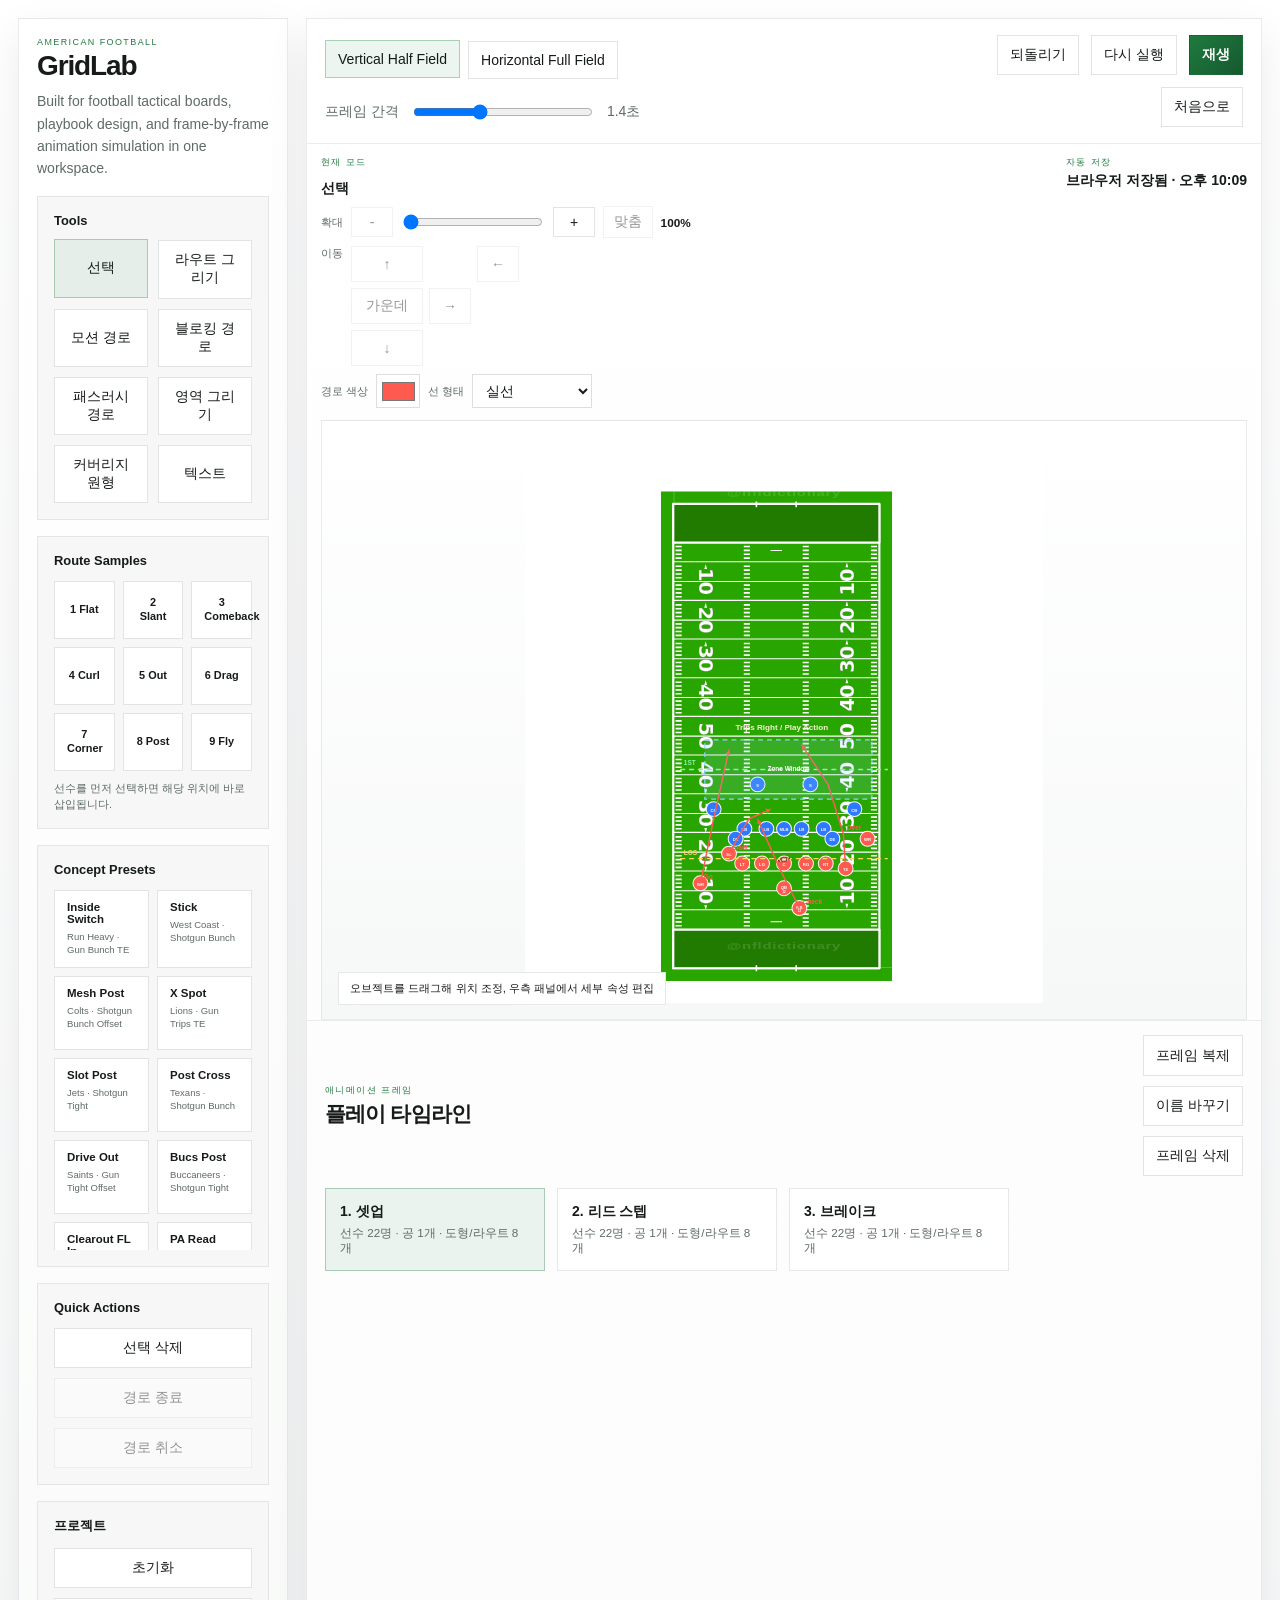
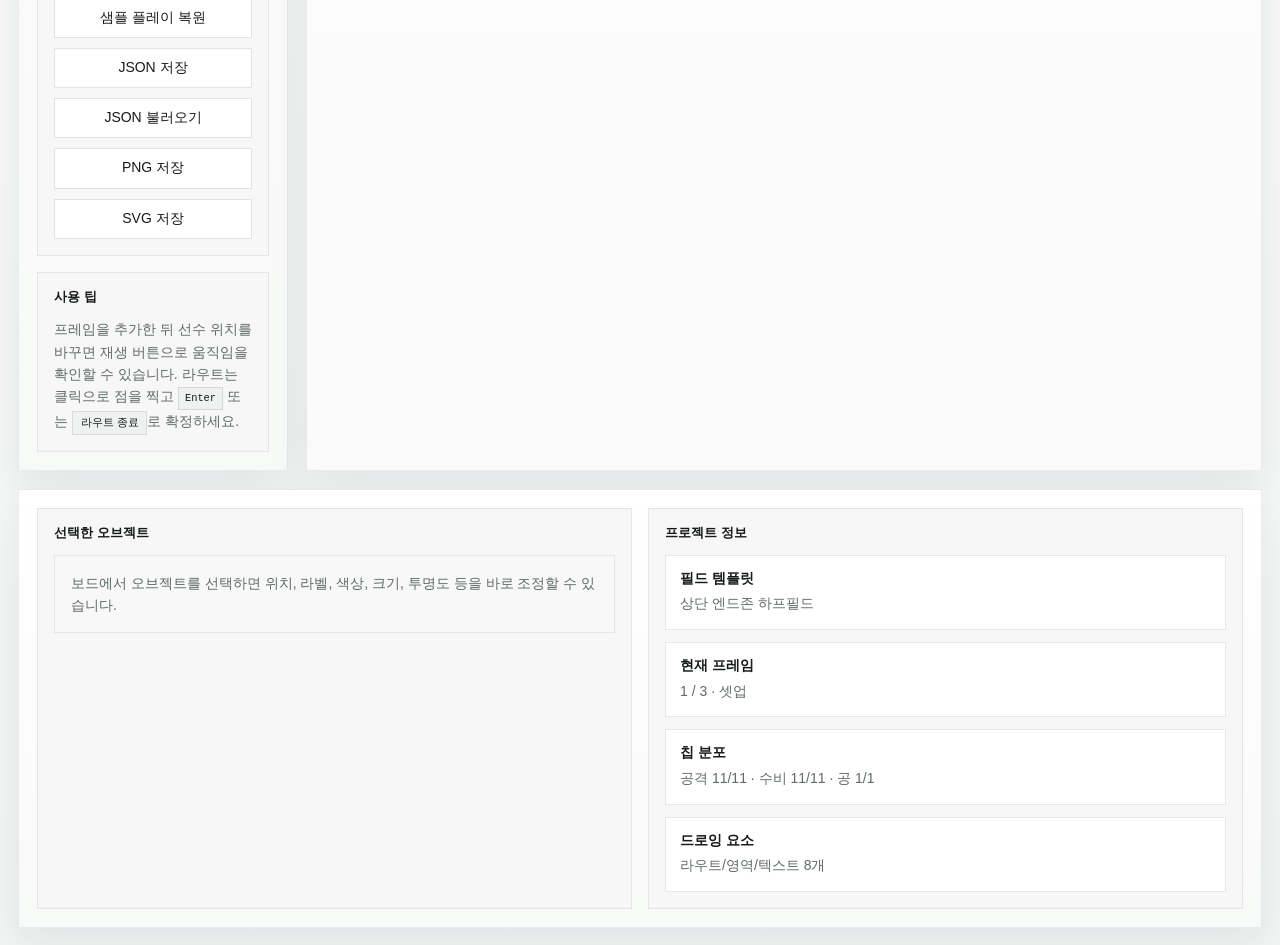
==== index.html @ 0b3f2227 "Replace pipeline project with frontend board app" ====
<!DOCTYPE html>
<html lang="ko">
  <head>
    <meta charset="UTF-8" />
    <meta name="viewport" content="width=device-width, initial-scale=1.0" />
    <title>GridLab Football Board</title>
    <link rel="stylesheet" href="styles.css" />
  </head>
  <body>
    <div class="app-shell">
      <aside class="tool-panel">
        <div class="panel-brand">
          <p class="eyebrow">American Football</p>
          <h1>GridLab</h1>
          <p class="brand-copy">
            Built for football tactical boards, playbook design, and frame-by-frame
            animation simulation in one workspace.
          </p>
        </div>

        <section class="panel-block">
          <h2>Tools</h2>
          <div class="tool-grid">
            <button class="tool-button is-active" data-tool="select">선택</button>
            <button class="tool-button" data-tool="path">라우트 그리기</button>
            <button class="tool-button" data-tool="motion">모션 경로</button>
            <button class="tool-button" data-tool="block">블로킹 경로</button>
            <button class="tool-button" data-tool="rush">패스러시 경로</button>
            <button class="tool-button" data-tool="zone">영역 그리기</button>
            <button class="tool-button" data-tool="coverage">커버리지 원형</button>
            <button class="tool-button" data-tool="text">텍스트</button>
          </div>
        </section>

        <section class="panel-block">
          <h2>Route Samples</h2>
          <div class="route-preset-grid">
            <button class="secondary-button route-preset-button" data-route-preset="flat">1 Flat</button>
            <button class="secondary-button route-preset-button" data-route-preset="slant">2 Slant</button>
            <button class="secondary-button route-preset-button" data-route-preset="comeback">3 Comeback</button>
            <button class="secondary-button route-preset-button" data-route-preset="curl">4 Curl</button>
            <button class="secondary-button route-preset-button" data-route-preset="out">5 Out</button>
            <button class="secondary-button route-preset-button" data-route-preset="drag">6 Drag</button>
            <button class="secondary-button route-preset-button" data-route-preset="corner">7 Corner</button>
            <button class="secondary-button route-preset-button" data-route-preset="post">8 Post</button>
            <button class="secondary-button route-preset-button" data-route-preset="fly">9 Fly</button>
          </div>
          <p class="panel-inline-note">선수를 먼저 선택하면 해당 위치에 바로 삽입됩니다.</p>
        </section>

        <section class="panel-block">
          <h2>Concept Presets</h2>
          <div id="conceptPresetGrid" class="concept-preset-grid"></div>
        </section>

        <section class="panel-block">
          <h2>Quick Actions</h2>
          <div class="stack-buttons">
            <button id="deleteSelectionBtn" class="secondary-button">
              선택 삭제
            </button>
            <button id="finishPathBtn" class="secondary-button">
              경로 종료
            </button>
            <button id="cancelPathBtn" class="secondary-button">
              경로 취소
            </button>
          </div>
        </section>

        <section class="panel-block">
          <h2>프로젝트</h2>
          <div class="stack-buttons">
            <button id="resetProjectBtn" class="secondary-button">초기화</button>
            <button id="loadDemoBtn" class="secondary-button">샘플 플레이 복원</button>
            <button id="exportJsonBtn" class="secondary-button">JSON 저장</button>
            <button id="importJsonBtn" class="secondary-button">JSON 불러오기</button>
            <button id="exportPngBtn" class="secondary-button">PNG 저장</button>
            <button id="exportSvgBtn" class="secondary-button">SVG 저장</button>
          </div>
          <input id="importInput" type="file" accept=".json,application/json" hidden />
        </section>

        <section class="panel-block panel-note">
          <h2>사용 팁</h2>
          <p>
            프레임을 추가한 뒤 선수 위치를 바꾸면 재생 버튼으로 움직임을
            확인할 수 있습니다. 라우트는 클릭으로 점을 찍고 <kbd>Enter</kbd> 또는
            <span class="inline-chip">라우트 종료</span>로 확정하세요.
          </p>
        </section>
      </aside>

      <main class="workspace">
        <header class="workspace-bar">
          <div class="workspace-bar__group">
            <div class="segmented">
              <button class="segment is-active" data-view="half">Vertical Half Field</button>
              <button class="segment" data-view="full">Horizontal Full Field</button>
            </div>

            <div class="timeline-speed">
              <label for="frameDurationRange">프레임 간격</label>
              <input
                id="frameDurationRange"
                type="range"
                min="500"
                max="3000"
                step="100"
                value="1400"
              />
              <span id="frameDurationValue">1.4초</span>
            </div>
          </div>

          <div class="workspace-bar__group workspace-bar__actions">
            <button id="undoBtn" class="ghost-button">되돌리기</button>
            <button id="redoBtn" class="ghost-button">다시 실행</button>
            <button id="playBtn" class="primary-button">재생</button>
            <button id="resetPlaybackBtn" class="ghost-button">처음으로</button>
          </div>
        </header>

        <section class="board-wrapper">
          <div class="board-meta">
            <div class="board-meta__primary">
              <p class="meta-label">현재 모드</p>
              <strong id="modeLabel">선택</strong>
              <div class="zoom-controls">
                <span class="zoom-controls__label">확대</span>
                <button id="zoomOutBtn" class="ghost-button zoom-button" type="button">-</button>
                <input
                  id="zoomRange"
                  class="zoom-range"
                  type="range"
                  min="100"
                  max="300"
                  step="10"
                  value="100"
                />
                <button id="zoomInBtn" class="ghost-button zoom-button" type="button">+</button>
                <button id="zoomResetBtn" class="ghost-button zoom-reset" type="button">맞춤</button>
                <strong id="zoomValue" class="zoom-value">100%</strong>
              </div>
              <div class="pan-controls">
                <span class="zoom-controls__label">이동</span>
                <div class="pan-pad">
                  <button id="panUpBtn" class="ghost-button pan-button" type="button">↑</button>
                  <span class="pan-pad__spacer" aria-hidden="true"></span>
                  <button id="panLeftBtn" class="ghost-button pan-button" type="button">←</button>
                  <button id="panCenterBtn" class="ghost-button pan-button pan-button--center" type="button">가운데</button>
                  <button id="panRightBtn" class="ghost-button pan-button" type="button">→</button>
                  <span class="pan-pad__spacer" aria-hidden="true"></span>
                  <button id="panDownBtn" class="ghost-button pan-button" type="button">↓</button>
                </div>
              </div>
              <div id="routeStyleControls" class="route-style-controls">
                <span class="zoom-controls__label">경로 색상</span>
                <input id="routeColorInput" class="route-color-input" type="color" value="#ff5a4f" />
                <span class="zoom-controls__label">선 형태</span>
                <select id="routeLineStyleSelect" class="route-style-select">
                  <option value="solid">실선</option>
                  <option value="dashed">점선</option>
                  <option value="motion">모션 점선</option>
                </select>
              </div>
            </div>
            <div>
              <p class="meta-label">자동 저장</p>
              <strong id="saveStateLabel">브라우저에 저장됨</strong>
            </div>
          </div>

          <div class="board-stage">
            <svg
              id="board"
              xmlns="http://www.w3.org/2000/svg"
              role="img"
              aria-label="American football tactical board"
            ></svg>
            <div id="boardHint" class="board-hint"></div>
          </div>
        </section>

        <section class="timeline-panel">
          <div class="timeline-header">
            <div>
              <p class="meta-label">애니메이션 프레임</p>
              <h2>플레이 타임라인</h2>
            </div>
            <div class="timeline-actions">
              <button id="addFrameBtn" class="ghost-button">프레임 복제</button>
              <button id="renameFrameBtn" class="ghost-button">이름 바꾸기</button>
              <button id="removeFrameBtn" class="ghost-button">프레임 삭제</button>
            </div>
          </div>
          <div id="frameStrip" class="frame-strip"></div>
        </section>
      </main>

      <aside class="inspector-panel">
        <div class="panel-block">
          <h2>선택한 오브젝트</h2>
          <div id="inspectorContent" class="inspector-content"></div>
        </div>

        <div class="panel-block">
          <h2>프로젝트 정보</h2>
          <div id="projectSummary" class="project-summary"></div>
        </div>
      </aside>
    </div>

    <script src="app.js"></script>
  </body>
</html>
---- styles.css ----
:root {
  --bg: #ffffff;
  --bg-deep: #f3f5f4;
  --panel: #ffffff;
  --panel-strong: #fbfcfb;
  --panel-soft: #f6f7f6;
  --field: #4ba943;
  --field-dark: #3f9339;
  --line: rgba(17, 24, 39, 0.9);
  --offense: #ff5a4f;
  --defense: #2e79ff;
  --neutral: #f4d35e;
  --accent: #1f7a3f;
  --accent-strong: #16592e;
  --text: #161b19;
  --muted: #5f6b65;
  --shadow: 0 16px 40px rgba(16, 24, 40, 0.08);
  --radius: 0px;
  --radius-small: 0px;
  --font-ui: "Space Grotesk", "IBM Plex Sans KR", "Pretendard", sans-serif;
}

* {
  box-sizing: border-box;
}

html,
body {
  margin: 0;
  min-height: 100%;
  font-size: 14px;
  background:
    linear-gradient(180deg, #ffffff 0%, var(--bg-deep) 100%);
  color: var(--text);
  font-family: var(--font-ui);
}

button,
input,
select,
textarea {
  font: inherit;
}

button {
  cursor: pointer;
  border: 0;
}

kbd {
  display: inline-flex;
  align-items: center;
  justify-content: center;
  min-width: 1.8rem;
  padding: 0.15rem 0.45rem;
  border-radius: 0;
  background: #eef1ef;
  font-size: 0.74rem;
  color: var(--text);
  border: 1px solid rgba(17, 24, 39, 0.12);
}

.app-shell {
  display: grid;
  grid-template-columns: 300px minmax(0, 1fr) 320px;
  gap: 18px;
  min-height: 100vh;
  padding: 18px;
}

.tool-panel,
.inspector-panel,
.workspace {
  border-radius: var(--radius);
  box-shadow: var(--shadow);
}

.tool-panel,
.inspector-panel {
  display: flex;
  flex-direction: column;
  gap: 16px;
  padding: 18px;
  background: linear-gradient(180deg, #ffffff, #f8faf8);
  border: 1px solid rgba(17, 24, 39, 0.08);
}

.workspace {
  display: flex;
  flex-direction: column;
  min-height: 0;
  background: linear-gradient(180deg, #ffffff, #fafbfa);
  border: 1px solid rgba(17, 24, 39, 0.08);
  overflow: hidden;
}

.panel-brand h1,
.timeline-header h2 {
  margin: 0;
  letter-spacing: -0.04em;
}

.panel-brand h1 {
  font-size: 2rem;
}

.eyebrow,
.meta-label {
  margin: 0 0 0.2rem;
  color: var(--accent);
  text-transform: uppercase;
  letter-spacing: 0.16em;
  font-size: 0.64rem;
}

.brand-copy,
.panel-note p {
  margin: 0.6rem 0 0;
  color: var(--muted);
  line-height: 1.6;
}

.panel-block {
  padding: 16px;
  border-radius: 0;
  background: var(--panel-soft);
  border: 1px solid rgba(17, 24, 39, 0.08);
}

.panel-block h2 {
  margin: 0 0 0.9rem;
  font-size: 0.92rem;
}

.tool-grid {
  display: grid;
  grid-template-columns: repeat(2, minmax(0, 1fr));
  gap: 10px;
}

.route-preset-grid {
  display: grid;
  grid-template-columns: repeat(3, minmax(0, 1fr));
  gap: 8px;
}

.route-preset-button {
  min-height: 58px;
  font-size: 0.78rem;
  font-weight: 600;
  line-height: 1.2;
  padding: 0.68rem 0.55rem;
}

.panel-inline-note {
  margin: 10px 0 0;
  color: var(--muted);
  font-size: 0.76rem;
  line-height: 1.5;
}

.concept-preset-grid {
  display: grid;
  grid-template-columns: repeat(2, minmax(0, 1fr));
  gap: 8px;
  max-height: 360px;
  overflow: auto;
}

.concept-preset-button {
  display: grid;
  gap: 6px;
  align-content: start;
  min-height: 74px;
  padding: 0.72rem 0.75rem;
  text-align: left;
}

.concept-preset-button strong {
  font-size: 0.82rem;
}

.concept-preset-button small {
  color: var(--muted);
  font-size: 0.68rem;
  line-height: 1.35;
}

.stack-buttons,
.timeline-actions {
  display: grid;
  gap: 10px;
}

.tool-button,
.secondary-button,
.ghost-button,
.primary-button,
.segment {
  padding: 0.72rem 0.86rem;
  border-radius: 0;
  transition:
    transform 180ms ease,
    background 180ms ease,
    color 180ms ease,
    border-color 180ms ease;
}

.tool-button,
.secondary-button,
.ghost-button,
.segment {
  background: #ffffff;
  color: var(--text);
  border: 1px solid rgba(17, 24, 39, 0.12);
}

.tool-button:hover,
.secondary-button:hover,
.ghost-button:hover,
.segment:hover,
.tool-button.is-active,
.segment.is-active {
  transform: translateY(-1px);
  background: rgba(31, 122, 63, 0.08);
  border-color: rgba(31, 122, 63, 0.32);
}

.primary-button {
  background: linear-gradient(135deg, var(--accent), var(--accent-strong));
  color: #ffffff;
  font-weight: 700;
  border: 1px solid rgba(22, 89, 46, 0.26);
}

.primary-button:hover {
  transform: translateY(-1px);
}

button:disabled {
  opacity: 0.45;
  cursor: not-allowed;
  transform: none !important;
}

.inline-chip {
  display: inline-flex;
  align-items: center;
  padding: 0.18rem 0.55rem;
  border-radius: 0;
  background: #eef1ef;
  font-size: 0.78rem;
  color: var(--text);
  border: 1px solid rgba(17, 24, 39, 0.1);
}

.workspace-bar {
  display: flex;
  justify-content: space-between;
  gap: 16px;
  padding: 16px 18px;
  border-bottom: 1px solid rgba(17, 24, 39, 0.08);
  background: #ffffff;
}

.workspace-bar__group {
  display: flex;
  flex-wrap: wrap;
  align-items: center;
  gap: 12px;
}

.workspace-bar__actions {
  justify-content: flex-end;
}

.segmented {
  display: inline-flex;
  gap: 8px;
}

.timeline-speed {
  display: flex;
  align-items: center;
  gap: 12px;
  color: var(--muted);
}

.timeline-speed input[type="range"] {
  width: 180px;
}

.board-wrapper {
  display: flex;
  flex-direction: column;
  gap: 12px;
  min-height: 0;
  padding: 12px 14px 0;
}

.board-meta {
  display: flex;
  justify-content: space-between;
  gap: 12px;
}

.board-meta__primary {
  display: grid;
  gap: 8px;
}

.zoom-controls {
  display: flex;
  align-items: center;
  flex-wrap: wrap;
  gap: 8px;
}

.route-style-controls {
  display: flex;
  align-items: center;
  flex-wrap: wrap;
  gap: 8px;
}

.pan-controls {
  display: flex;
  align-items: flex-start;
  flex-wrap: wrap;
  gap: 8px;
}

.pan-pad {
  display: grid;
  grid-template-columns: repeat(3, minmax(0, auto));
  gap: 6px;
  align-items: center;
}

.pan-pad__spacer {
  width: 42px;
  height: 36px;
}

.zoom-controls__label {
  color: var(--muted);
  font-size: 0.82rem;
}

.zoom-button,
.zoom-reset {
  min-width: 42px;
  padding: 0.44rem 0.7rem;
}

.zoom-range {
  width: 140px;
}

.zoom-value {
  min-width: 48px;
  font-size: 0.84rem;
}

.route-color-input {
  width: 44px;
  min-width: 44px;
  height: 34px;
  padding: 0.18rem;
  border: 1px solid rgba(17, 24, 39, 0.14);
  background: #ffffff;
}

.route-style-select {
  min-width: 120px;
  padding: 0.5rem 0.62rem;
  border: 1px solid rgba(17, 24, 39, 0.14);
  background: #ffffff;
  color: var(--text);
}

.pan-button {
  min-width: 42px;
  min-height: 36px;
  padding: 0.42rem 0.6rem;
}

.pan-button--center {
  min-width: 72px;
}

.board-stage {
  position: relative;
  min-height: 0;
  height: clamp(560px, calc(100vh - 300px), 980px);
  padding: 16px;
  overflow: hidden;
  border-radius: 0;
  background: linear-gradient(180deg, #ffffff, #f6f8f7);
  border: 1px solid rgba(17, 24, 39, 0.08);
  display: flex;
  align-items: center;
  justify-content: center;
}

#board {
  width: 100%;
  height: 100%;
  max-width: 100%;
  max-height: 100%;
  display: block;
  flex: 1 1 auto;
  margin: 0 auto;
}

.board-hint {
  position: absolute;
  left: 16px;
  bottom: 14px;
  width: fit-content;
  padding: 0.6rem 0.8rem;
  border-radius: 0;
  background: rgba(255, 255, 255, 0.96);
  color: var(--text);
  font-size: 0.82rem;
  backdrop-filter: blur(10px);
  border: 1px solid rgba(17, 24, 39, 0.1);
}

.timeline-panel {
  display: flex;
  flex-direction: column;
  gap: 12px;
  padding: 14px 18px 18px;
  border-top: 1px solid rgba(17, 24, 39, 0.08);
}

.timeline-header {
  display: flex;
  justify-content: space-between;
  gap: 12px;
  align-items: center;
}

.frame-strip {
  display: grid;
  grid-auto-flow: column;
  grid-auto-columns: minmax(180px, 220px);
  gap: 12px;
  overflow-x: auto;
  padding-bottom: 4px;
}

.frame-card {
  padding: 14px;
  border-radius: 0;
  background: #ffffff;
  border: 1px solid rgba(17, 24, 39, 0.1);
  color: var(--text);
  text-align: left;
}

.frame-card.is-active {
  background: rgba(31, 122, 63, 0.08);
  border-color: rgba(31, 122, 63, 0.32);
}

.frame-card small {
  display: block;
  margin-top: 0.4rem;
  color: var(--muted);
}

.inspector-content,
.project-summary {
  display: grid;
  gap: 12px;
}

.field-row {
  display: grid;
  gap: 6px;
}

.field-row label {
  color: var(--muted);
  font-size: 0.82rem;
}

.field-row input,
.field-row select,
.field-row textarea {
  width: 100%;
  padding: 0.62rem 0.75rem;
  border-radius: 0;
  border: 1px solid rgba(17, 24, 39, 0.14);
  background: #ffffff;
  color: var(--text);
}

.field-row textarea {
  min-height: 96px;
  resize: vertical;
}

.summary-card {
  padding: 14px;
  border-radius: 0;
  background: #ffffff;
  border: 1px solid rgba(17, 24, 39, 0.1);
}

.summary-card strong {
  display: block;
  margin-bottom: 0.4rem;
}

.summary-card p {
  margin: 0;
  color: var(--muted);
  line-height: 1.55;
}

.empty-state {
  padding: 16px;
  border-radius: 0;
  background: #f7f8f7;
  color: var(--muted);
  line-height: 1.6;
  border: 1px solid rgba(17, 24, 39, 0.08);
}

@media (max-width: 1280px) {
  .app-shell {
    grid-template-columns: 270px minmax(0, 1fr);
  }

  .inspector-panel {
    grid-column: 1 / -1;
    display: grid;
    grid-template-columns: repeat(2, minmax(0, 1fr));
  }
}

@media (max-width: 980px) {
  .app-shell {
    grid-template-columns: 1fr;
  }

  .workspace-bar,
  .timeline-header,
  .board-meta {
    flex-direction: column;
    align-items: stretch;
  }

  .inspector-panel {
    grid-template-columns: 1fr;
  }

  .board-stage {
    height: auto;
    max-height: none;
  }
}
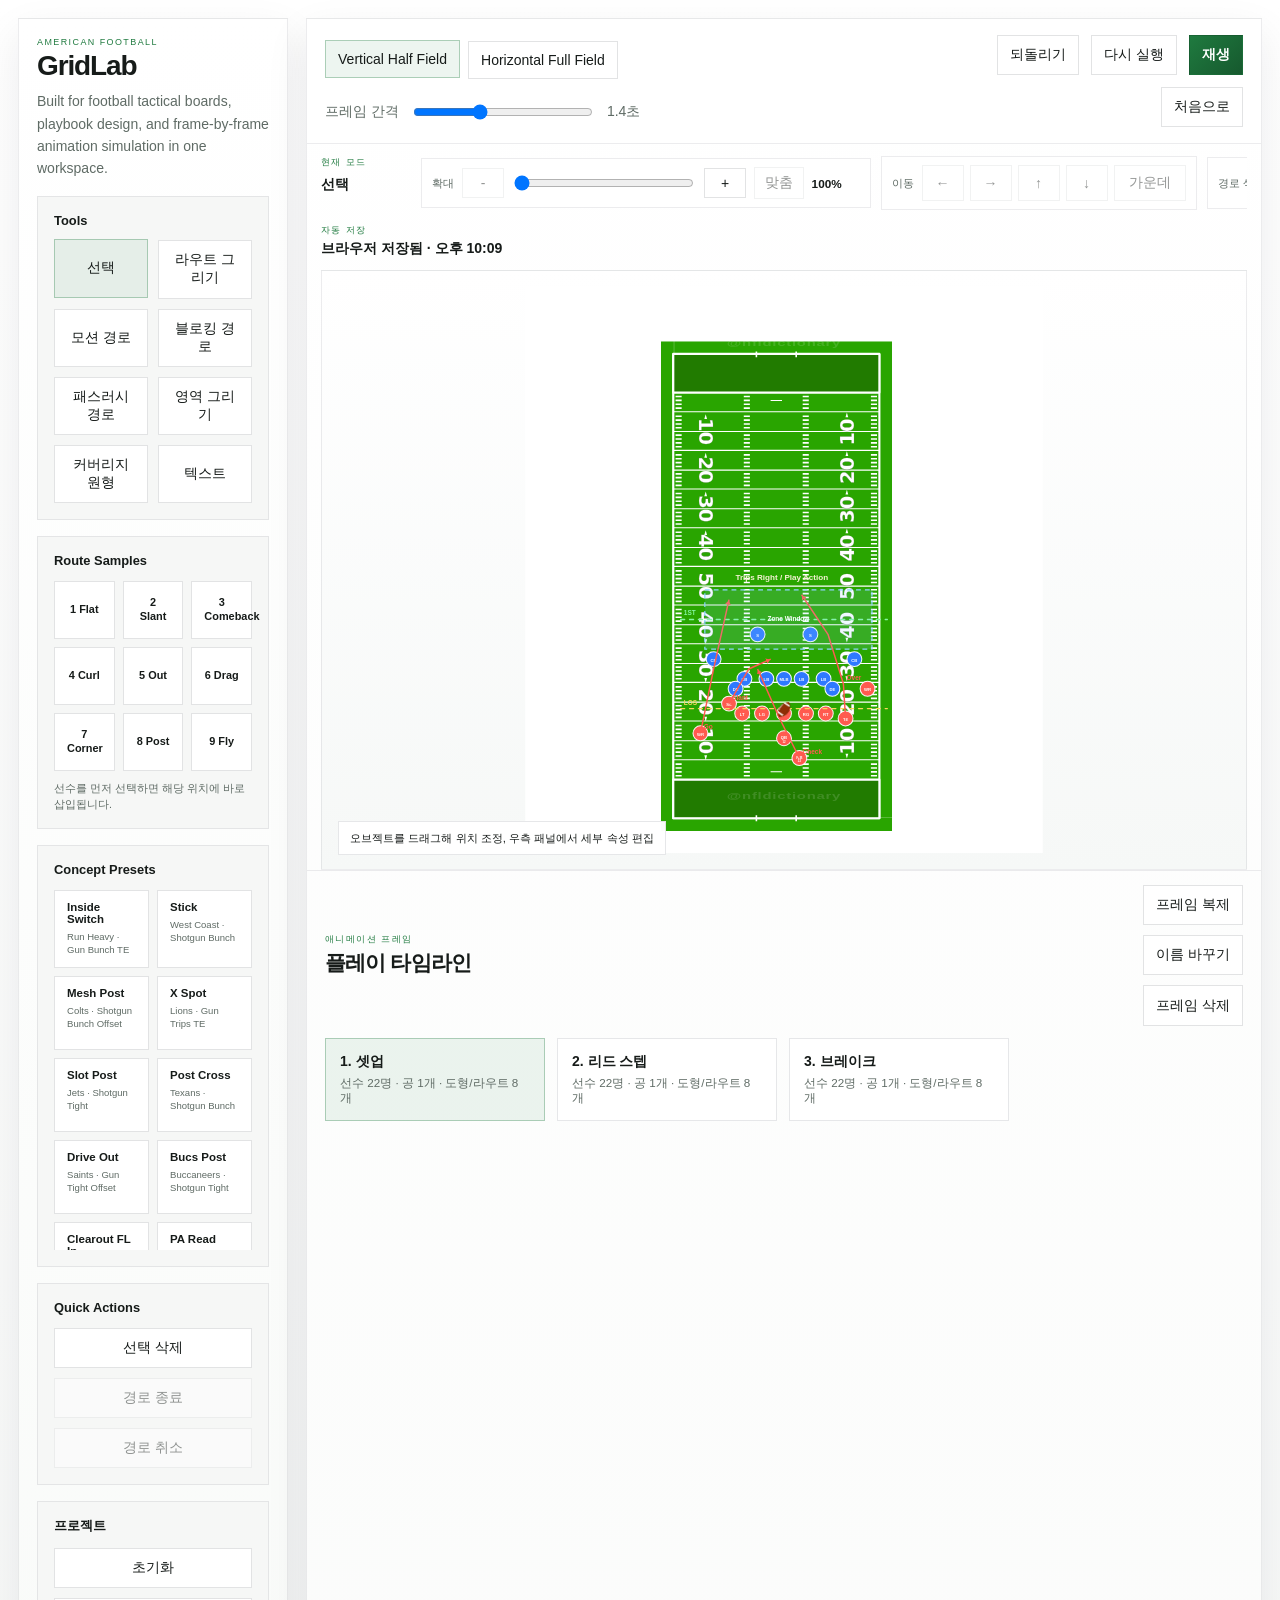
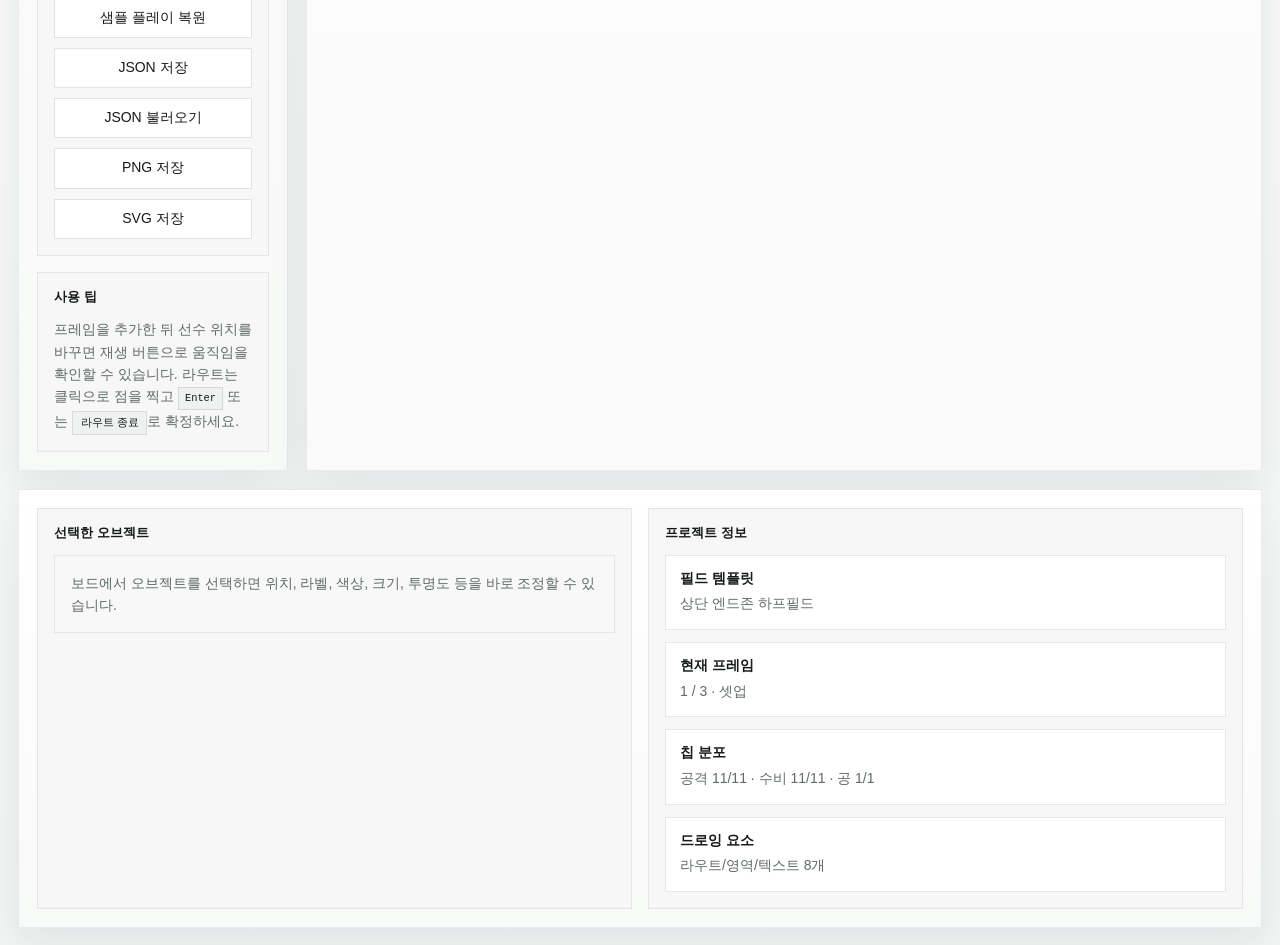
==== commit bdbc88f3: "Refine board controls and field interactions" ====
--- a/index.html
+++ b/index.html
@@ -124,45 +124,47 @@
         <section class="board-wrapper">
           <div class="board-meta">
             <div class="board-meta__primary">
-              <p class="meta-label">현재 모드</p>
-              <strong id="modeLabel">선택</strong>
-              <div class="zoom-controls">
-                <span class="zoom-controls__label">확대</span>
-                <button id="zoomOutBtn" class="ghost-button zoom-button" type="button">-</button>
-                <input
-                  id="zoomRange"
-                  class="zoom-range"
-                  type="range"
-                  min="100"
-                  max="300"
-                  step="10"
-                  value="100"
-                />
-                <button id="zoomInBtn" class="ghost-button zoom-button" type="button">+</button>
-                <button id="zoomResetBtn" class="ghost-button zoom-reset" type="button">맞춤</button>
-                <strong id="zoomValue" class="zoom-value">100%</strong>
+              <div class="board-status">
+                <p class="meta-label">현재 모드</p>
+                <strong id="modeLabel">선택</strong>
               </div>
-              <div class="pan-controls">
-                <span class="zoom-controls__label">이동</span>
-                <div class="pan-pad">
-                  <button id="panUpBtn" class="ghost-button pan-button" type="button">↑</button>
-                  <span class="pan-pad__spacer" aria-hidden="true"></span>
-                  <button id="panLeftBtn" class="ghost-button pan-button" type="button">←</button>
-                  <button id="panCenterBtn" class="ghost-button pan-button pan-button--center" type="button">가운데</button>
-                  <button id="panRightBtn" class="ghost-button pan-button" type="button">→</button>
-                  <span class="pan-pad__spacer" aria-hidden="true"></span>
-                  <button id="panDownBtn" class="ghost-button pan-button" type="button">↓</button>
+              <div class="board-controls">
+                <div class="board-control-group zoom-controls">
+                  <span class="zoom-controls__label">확대</span>
+                  <button id="zoomOutBtn" class="ghost-button zoom-button" type="button">-</button>
+                  <input
+                    id="zoomRange"
+                    class="zoom-range"
+                    type="range"
+                    min="100"
+                    max="300"
+                    step="10"
+                    value="100"
+                  />
+                  <button id="zoomInBtn" class="ghost-button zoom-button" type="button">+</button>
+                  <button id="zoomResetBtn" class="ghost-button zoom-reset" type="button">맞춤</button>
+                  <strong id="zoomValue" class="zoom-value">100%</strong>
                 </div>
-              </div>
-              <div id="routeStyleControls" class="route-style-controls">
-                <span class="zoom-controls__label">경로 색상</span>
-                <input id="routeColorInput" class="route-color-input" type="color" value="#ff5a4f" />
-                <span class="zoom-controls__label">선 형태</span>
-                <select id="routeLineStyleSelect" class="route-style-select">
-                  <option value="solid">실선</option>
-                  <option value="dashed">점선</option>
-                  <option value="motion">모션 점선</option>
-                </select>
+                <div class="board-control-group pan-controls">
+                  <span class="zoom-controls__label">이동</span>
+                  <div class="pan-strip">
+                    <button id="panLeftBtn" class="ghost-button pan-button" type="button">←</button>
+                    <button id="panRightBtn" class="ghost-button pan-button" type="button">→</button>
+                    <button id="panUpBtn" class="ghost-button pan-button" type="button">↑</button>
+                    <button id="panDownBtn" class="ghost-button pan-button" type="button">↓</button>
+                    <button id="panCenterBtn" class="ghost-button pan-button pan-button--center" type="button">가운데</button>
+                  </div>
+                </div>
+                <div id="routeStyleControls" class="board-control-group route-style-controls">
+                  <span class="zoom-controls__label">경로 색상</span>
+                  <input id="routeColorInput" class="route-color-input" type="color" value="#ff5a4f" />
+                  <span class="zoom-controls__label">선 형태</span>
+                  <select id="routeLineStyleSelect" class="route-style-select">
+                    <option value="solid">실선</option>
+                    <option value="dashed">점선</option>
+                    <option value="motion">모션 점선</option>
+                  </select>
+                </div>
               </div>
             </div>
             <div>
--- a/styles.css
+++ b/styles.css
@@ -301,45 +301,71 @@
 .board-meta {
   display: flex;
   justify-content: space-between;
-  gap: 12px;
-}
-
-.board-meta__primary {
-  display: grid;
-  gap: 8px;
-}
-
-.zoom-controls {
-  display: flex;
-  align-items: center;
-  flex-wrap: wrap;
-  gap: 8px;
-}
-
-.route-style-controls {
-  display: flex;
-  align-items: center;
-  flex-wrap: wrap;
-  gap: 8px;
-}
-
-.pan-controls {
-  display: flex;
   align-items: flex-start;
   flex-wrap: wrap;
+  gap: 12px;
+}
+
+.board-meta__primary {
+  display: flex;
+  flex: 1 1 auto;
+  align-items: flex-start;
+  gap: 12px;
+  min-width: 0;
+}
+
+.board-status {
+  display: grid;
+  gap: 4px;
+  min-width: 88px;
+}
+
+.board-controls {
+  display: flex;
+  align-items: center;
+  gap: 10px;
+  flex: 1 1 auto;
+  min-width: 0;
+  overflow-x: auto;
+  padding-bottom: 2px;
+}
+
+.board-control-group {
+  display: flex;
+  align-items: center;
   gap: 8px;
-}
-
-.pan-pad {
-  display: grid;
-  grid-template-columns: repeat(3, minmax(0, auto));
+  flex: 0 0 auto;
+  padding: 8px 10px;
+  background: rgba(255, 255, 255, 0.92);
+  border: 1px solid rgba(17, 24, 39, 0.08);
+}
+
+.zoom-controls {
+  display: flex;
+  align-items: center;
+  flex-wrap: nowrap;
+  gap: 8px;
+}
+
+.route-style-controls {
+  display: flex;
+  align-items: center;
+  flex-wrap: nowrap;
+  gap: 8px;
+}
+
+.pan-controls {
+  display: flex;
+  align-items: center;
+  flex-wrap: nowrap;
+  gap: 8px;
+}
+
+.pan-strip {
+  display: flex;
+  align-items: center;
+  flex-wrap: nowrap;
   gap: 6px;
-  align-items: center;
-}
-
-.pan-pad__spacer {
-  width: 42px;
-  height: 36px;
 }
 
 .zoom-controls__label {
@@ -354,7 +380,7 @@
 }
 
 .zoom-range {
-  width: 140px;
+  width: 180px;
 }
 
 .zoom-value {
@@ -411,6 +437,21 @@
   display: block;
   flex: 1 1 auto;
   margin: 0 auto;
+  user-select: none;
+  touch-action: none;
+}
+
+.field-surface {
+  fill: transparent;
+  pointer-events: all;
+}
+
+#board.is-pannable .field-surface {
+  cursor: grab;
+}
+
+#board.is-panning .field-surface {
+  cursor: grabbing;
 }
 
 .board-hint {
@@ -558,6 +599,14 @@
     grid-template-columns: 1fr;
   }
 
+  .board-meta__primary {
+    flex-direction: column;
+  }
+
+  .board-controls {
+    width: 100%;
+  }
+
   .board-stage {
     height: auto;
     max-height: none;
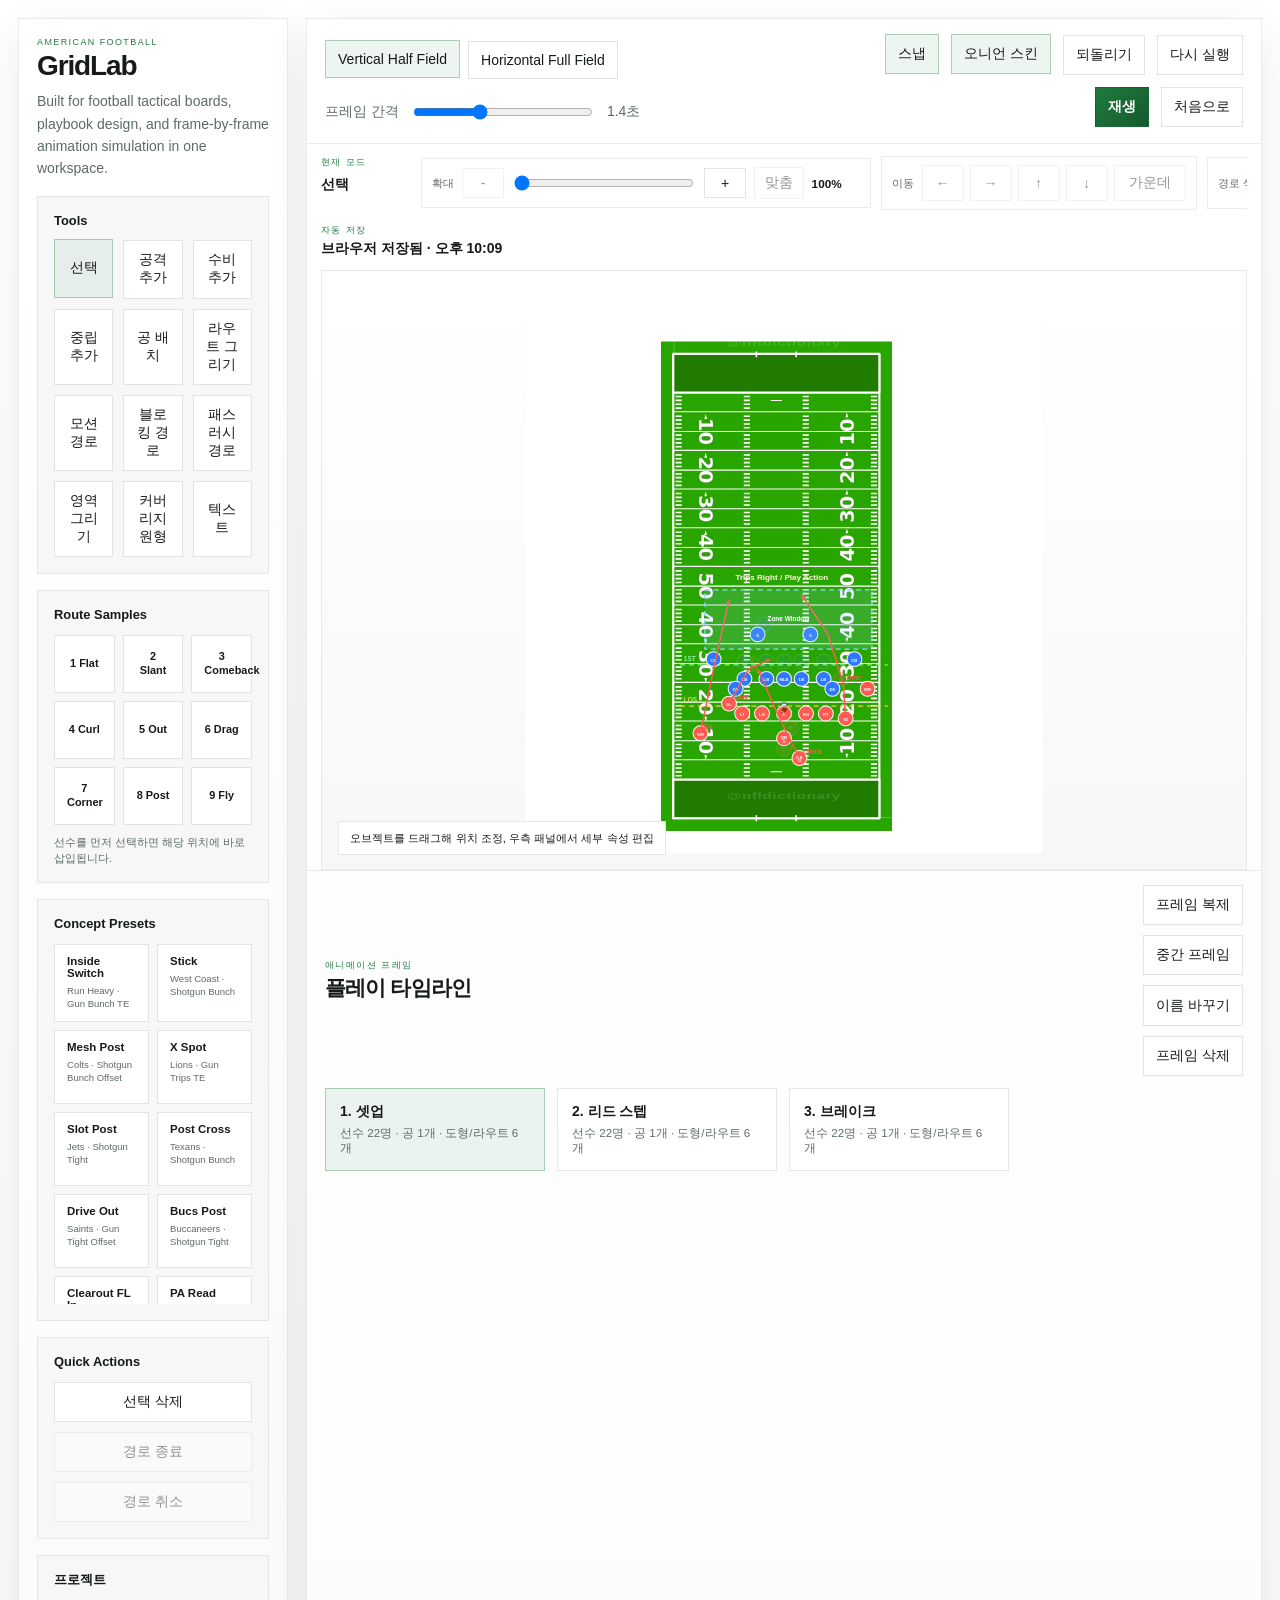
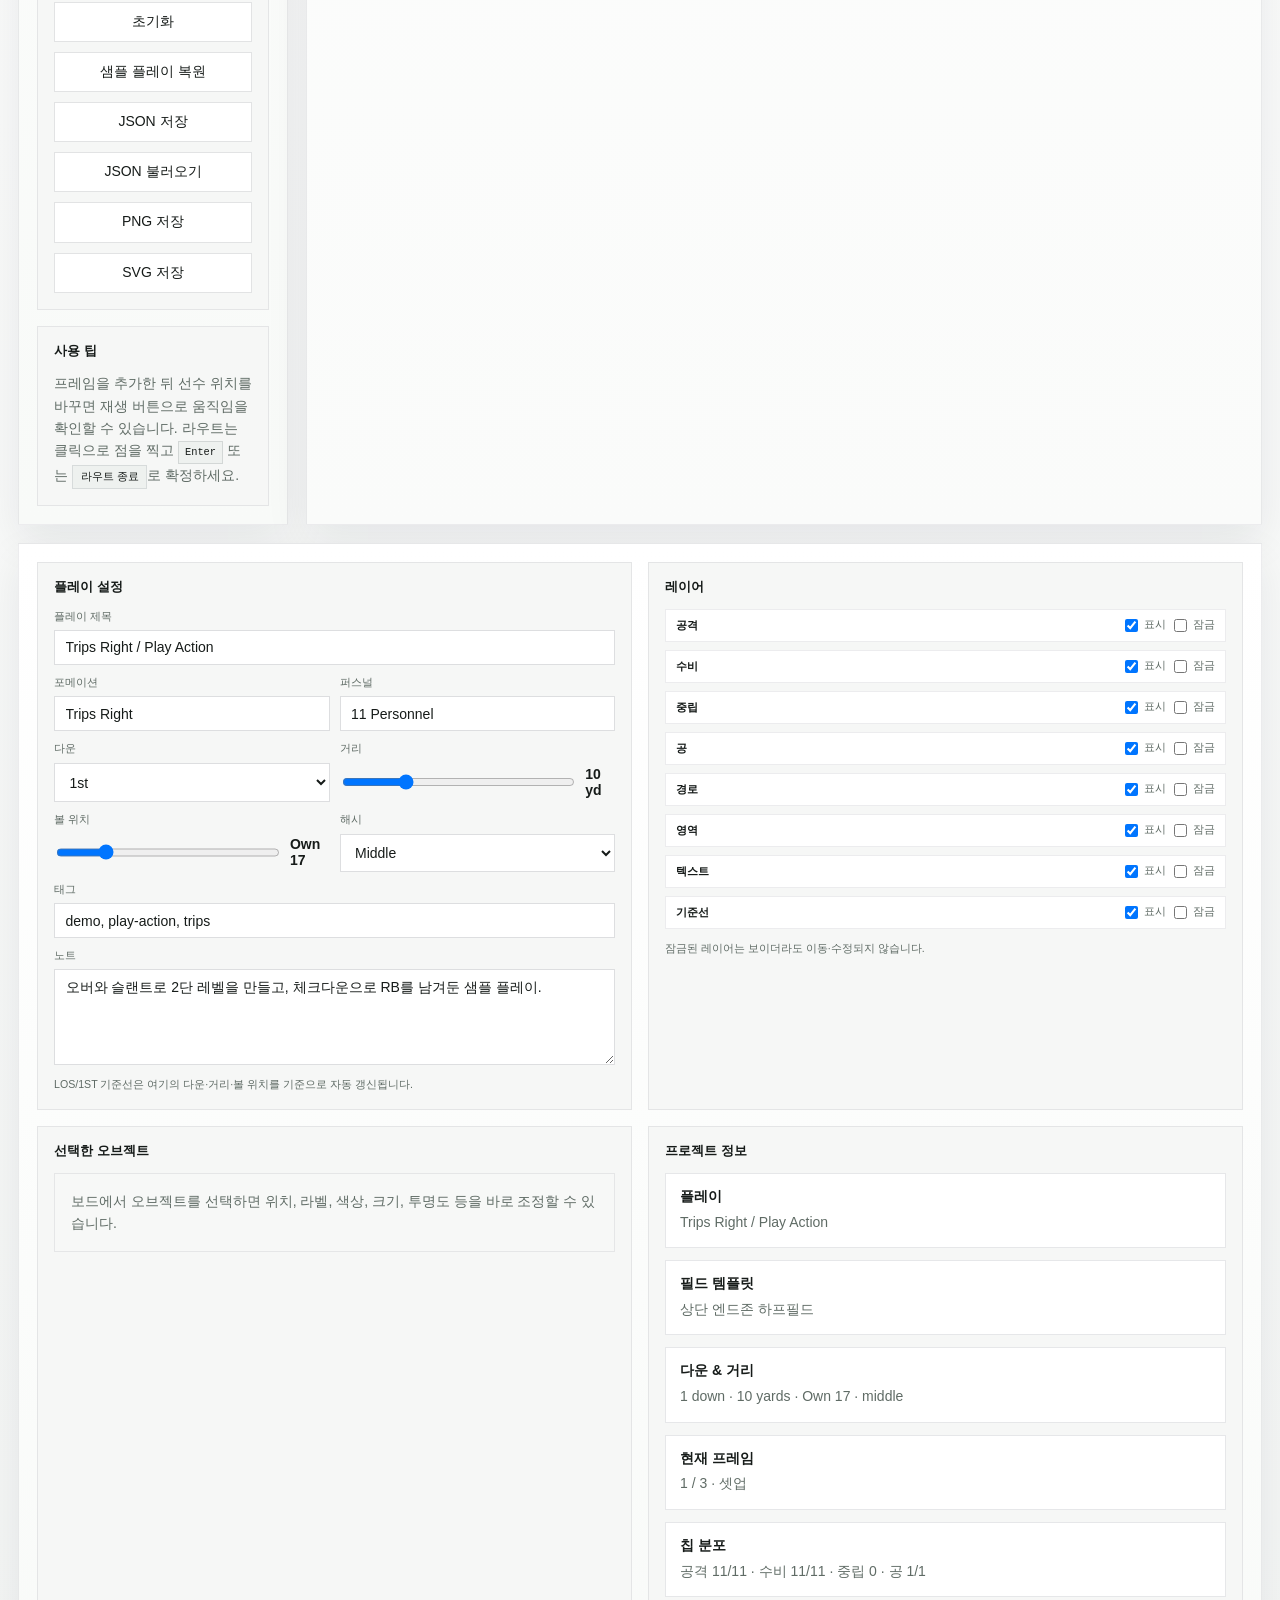
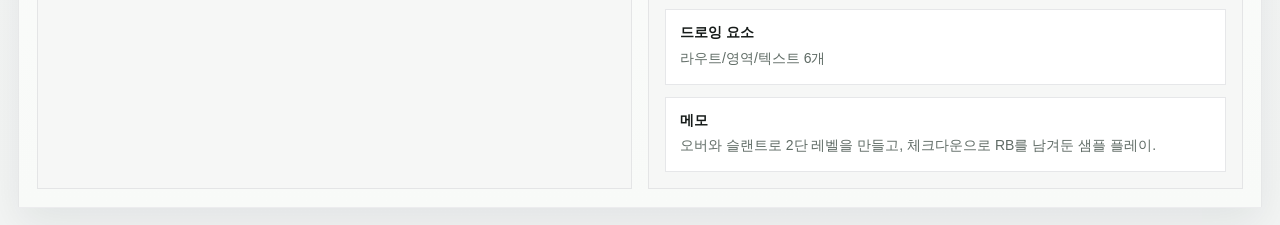
==== commit 8e4b68fb: "Add advanced playboard editing upgrades" ====
--- a/index.html
+++ b/index.html
@@ -22,6 +22,10 @@
           <h2>Tools</h2>
           <div class="tool-grid">
             <button class="tool-button is-active" data-tool="select">선택</button>
+            <button class="tool-button" data-tool="offense">공격 추가</button>
+            <button class="tool-button" data-tool="defense">수비 추가</button>
+            <button class="tool-button" data-tool="neutral">중립 추가</button>
+            <button class="tool-button" data-tool="ball">공 배치</button>
             <button class="tool-button" data-tool="path">라우트 그리기</button>
             <button class="tool-button" data-tool="motion">모션 경로</button>
             <button class="tool-button" data-tool="block">블로킹 경로</button>
@@ -114,6 +118,8 @@
           </div>
 
           <div class="workspace-bar__group workspace-bar__actions">
+            <button id="snapToggleBtn" class="ghost-button">스냅</button>
+            <button id="onionSkinBtn" class="ghost-button">오니언 스킨</button>
             <button id="undoBtn" class="ghost-button">되돌리기</button>
             <button id="redoBtn" class="ghost-button">다시 실행</button>
             <button id="playBtn" class="primary-button">재생</button>
@@ -192,6 +198,7 @@
             </div>
             <div class="timeline-actions">
               <button id="addFrameBtn" class="ghost-button">프레임 복제</button>
+              <button id="tweenFrameBtn" class="ghost-button">중간 프레임</button>
               <button id="renameFrameBtn" class="ghost-button">이름 바꾸기</button>
               <button id="removeFrameBtn" class="ghost-button">프레임 삭제</button>
             </div>
@@ -201,6 +208,16 @@
       </main>
 
       <aside class="inspector-panel">
+        <div class="panel-block">
+          <h2>플레이 설정</h2>
+          <div id="playSettingsPanel" class="play-settings"></div>
+        </div>
+
+        <div class="panel-block">
+          <h2>레이어</h2>
+          <div id="layerPanel" class="layer-panel"></div>
+        </div>
+
         <div class="panel-block">
           <h2>선택한 오브젝트</h2>
           <div id="inspectorContent" class="inspector-content"></div>
--- a/styles.css
+++ b/styles.css
@@ -134,7 +134,7 @@
 
 .tool-grid {
   display: grid;
-  grid-template-columns: repeat(2, minmax(0, 1fr));
+  grid-template-columns: repeat(3, minmax(0, 1fr));
   gap: 10px;
 }
 
@@ -220,7 +220,8 @@
 .ghost-button:hover,
 .segment:hover,
 .tool-button.is-active,
-.segment.is-active {
+.segment.is-active,
+.ghost-button.is-active {
   transform: translateY(-1px);
   background: rgba(31, 122, 63, 0.08);
   border-color: rgba(31, 122, 63, 0.32);
@@ -512,6 +513,81 @@
   color: var(--muted);
 }
 
+.play-settings,
+.layer-panel {
+  display: grid;
+  gap: 12px;
+}
+
+.meta-grid {
+  display: grid;
+  grid-template-columns: repeat(2, minmax(0, 1fr));
+  gap: 10px;
+}
+
+.meta-grid .field-row--full {
+  grid-column: 1 / -1;
+}
+
+.field-inline {
+  display: flex;
+  align-items: center;
+  gap: 8px;
+}
+
+.field-inline input[type="range"] {
+  flex: 1 1 auto;
+}
+
+.layer-list {
+  display: grid;
+  gap: 8px;
+}
+
+.layer-row {
+  display: grid;
+  grid-template-columns: minmax(0, 1fr) auto auto;
+  align-items: center;
+  gap: 8px;
+  padding: 8px 10px;
+  border: 1px solid rgba(17, 24, 39, 0.08);
+  background: #ffffff;
+}
+
+.layer-row strong {
+  font-size: 0.82rem;
+}
+
+.layer-toggle {
+  display: inline-flex;
+  align-items: center;
+  gap: 6px;
+  color: var(--muted);
+  font-size: 0.76rem;
+}
+
+.layer-toggle input {
+  margin: 0;
+}
+
+.panel-mini-note {
+  margin: 0;
+  color: var(--muted);
+  font-size: 0.76rem;
+  line-height: 1.5;
+}
+
+.guide-line {
+  stroke: rgba(31, 122, 63, 0.86);
+  stroke-width: 2.5;
+  stroke-dasharray: 10 10;
+  pointer-events: none;
+}
+
+.guide-line--secondary {
+  stroke: rgba(46, 121, 255, 0.8);
+}
+
 .inspector-content,
 .project-summary {
   display: grid;
@@ -599,6 +675,11 @@
     grid-template-columns: 1fr;
   }
 
+  .tool-grid,
+  .meta-grid {
+    grid-template-columns: repeat(2, minmax(0, 1fr));
+  }
+
   .board-meta__primary {
     flex-direction: column;
   }
